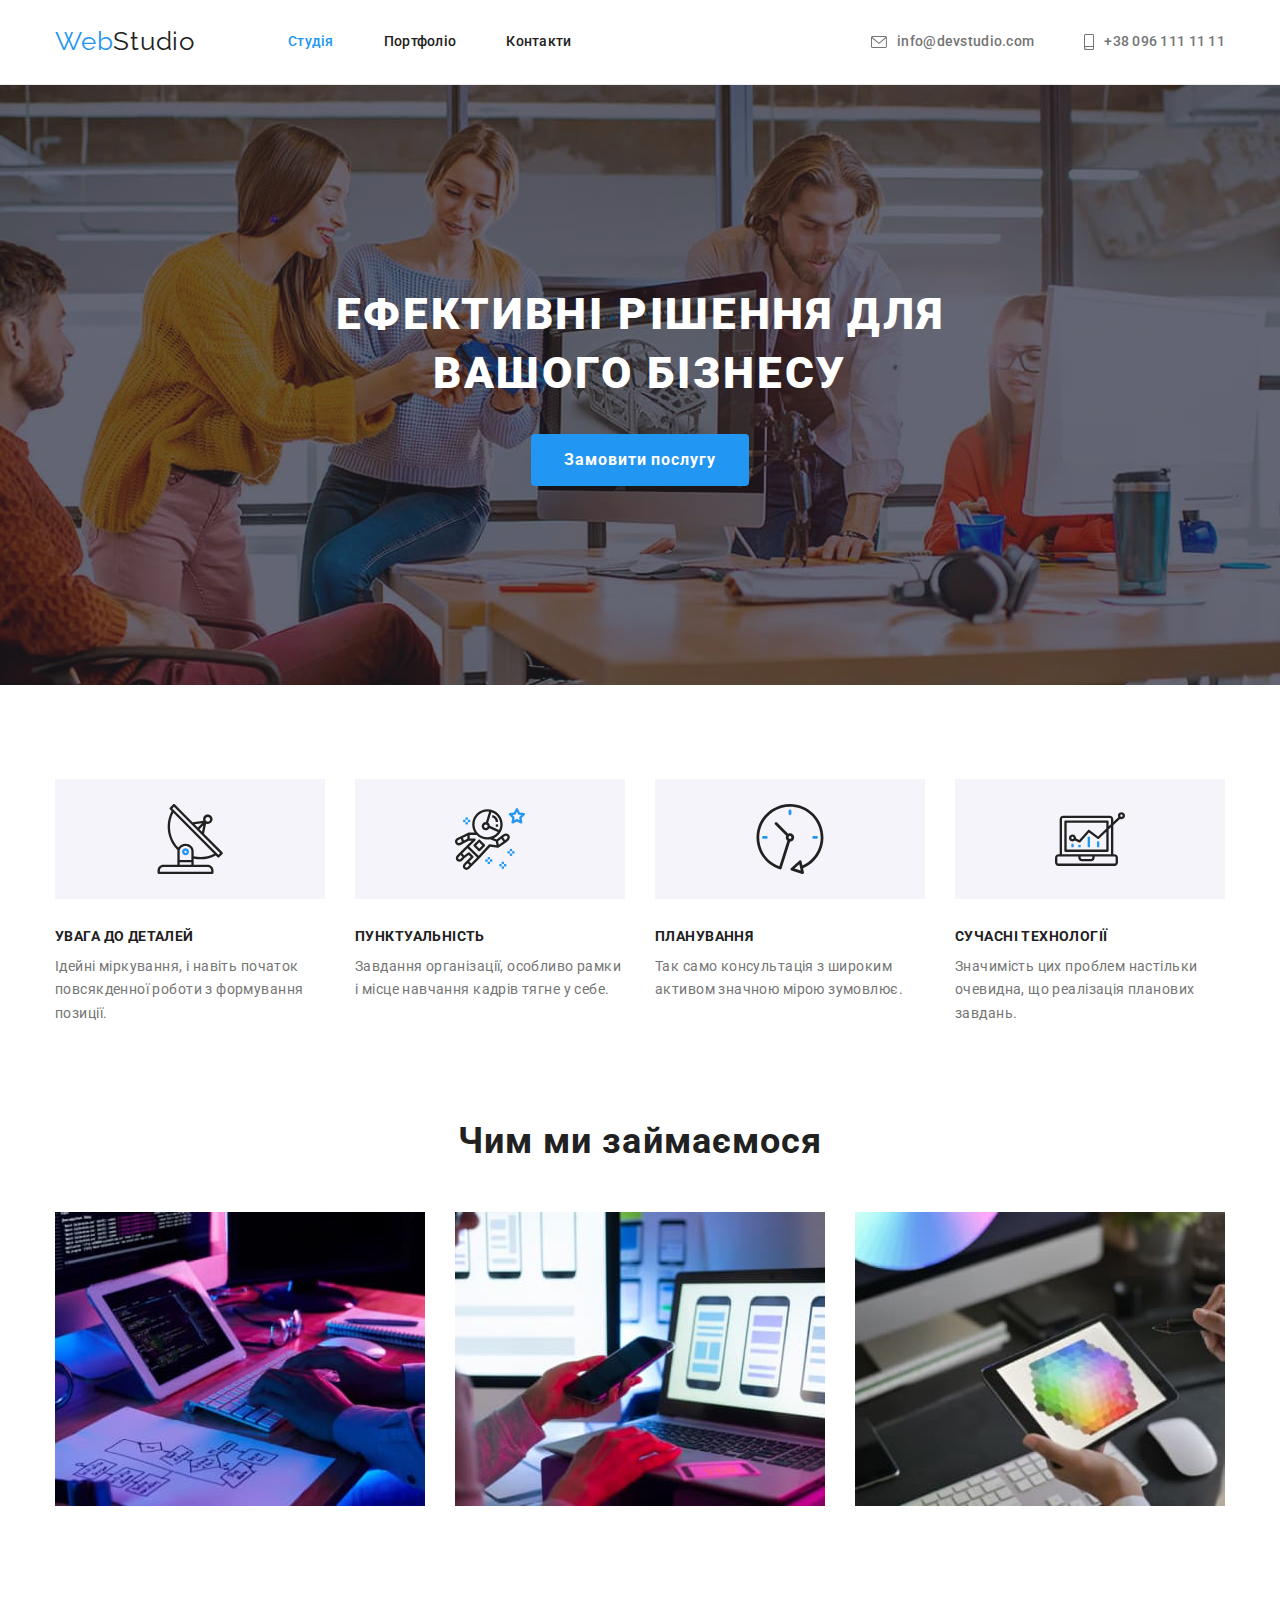
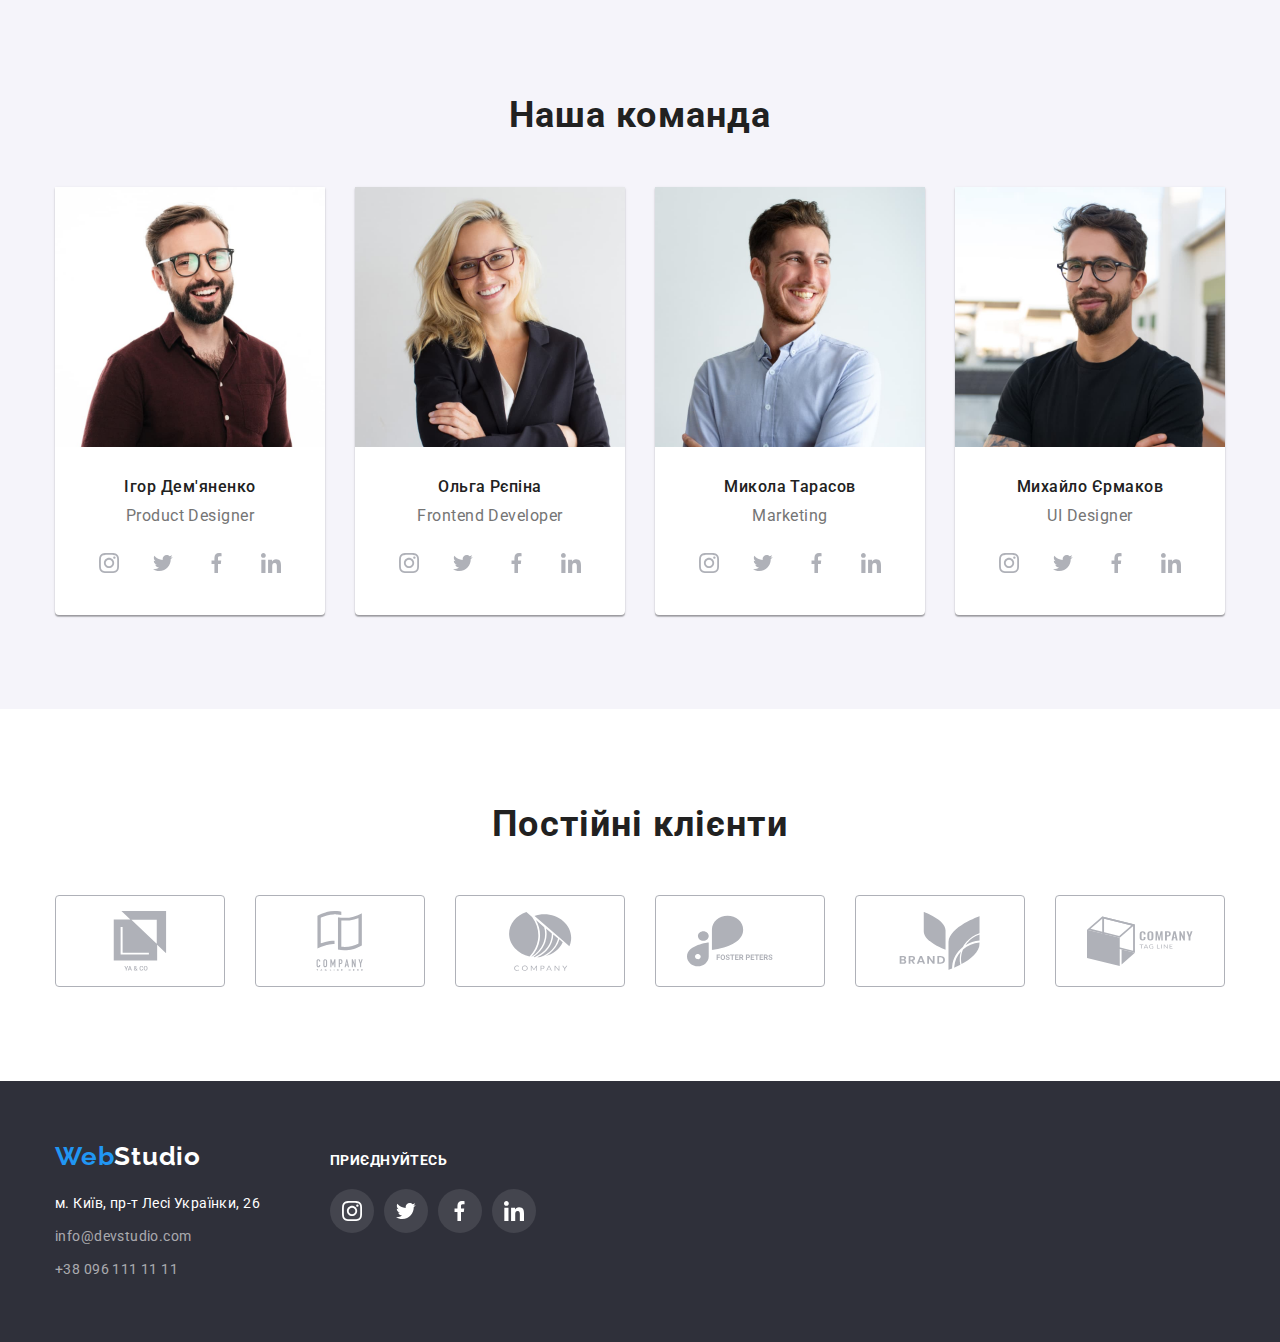
==== index.html @ c9f730bd "Клоновано роботу та додано js" ====
<!DOCTYPE html>
<html lang="uk">
  <head>
    <meta charset="UTF-8" />
    <meta http-equiv="X-UA-Compatible" content="IE=edge" />
    <meta name="viewport" content="width=device-width, initial-scale=1.0" />
    <title>Студія</title>
    <link
      href="https://fonts.googleapis.com/css2?family=Raleway:wght@700&family=Roboto:wght@400;500;700;900&display=swap"
      rel="stylesheet"
    />
    <link
      rel="stylesheet"
      href="https://cdn.jsdelivr.net/npm/modern-normalize@1.1.0/modern-normalize.min.css"
    />
    <link rel="stylesheet" href="./css/styles.css" />
  </head>
  <body>
    <header class="header">
      <div class="container-header">
        <a href="./index.html" class="logo"><span class="logo-color">Web</span>Studio</a>
        <nav>
          <ul class="site-nav">
            <li class="item"><a href="./index.html" class="link current">Студія</a></li>
            <li class="item"><a href="./portfolio.html" class="link">Портфоліо</a></li>
            <li class="item"><a href="" class="link">Контакти</a></li>
          </ul>
        </nav>
        <ul class="contact-nav">
          <li class="item">
            <a href="mailto:info@devstudio.com" class="link">
              <svg class="icon-mail" width="16" height="12">
                <use href="./images/icon/symbol-defs.svg#icon-envelope"></use>
              </svg>
              info@devstudio.com
            </a>
          </li>
          <li class="item">
            <a href="tel:+380961111111" class="link">
              <svg class="icon-phone" width="10" height="16">
                <use href="./images/icon/symbol-defs.svg#icon-smartphone"></use>
              </svg>
              +38 096 111 11 11
            </a>
          </li>
        </ul>
      </div>
    </header>
    <main>
      <section class="hero section">
        <h1 class="hero-title">Ефективні рішення для вашого бізнесу</h1>
        <button type="button" class="hero-button">Замовити послугу</button>
      </section>
      <section class="features section">
        <div class="container">
          <h2 class="visuality-hidden">Особливості</h2>
          <ul class="feature-list">
            <li class="item">
              <div class="features-icons">
                <svg class="features-icon" width="70" height="70">
                  <use href="./images/features/symbol-defs.svg#icon-antenna"></use>
                </svg>
              </div>
              <h3 class="features-title">УВАГА ДО ДЕТАЛЕЙ</h3>
              <p class="features-text">
                Ідейні міркування, і навіть початок повсякденної роботи з формування позиції.
              </p>
            </li>
            <li class="item">
              <div class="features-icons">
                <svg class="features-icon" width="70" height="70">
                  <use href="./images/features/symbol-defs.svg#icon-astronaut"></use>
                </svg>
              </div>
              <h3 class="features-title">ПУНКТУАЛЬНІСТЬ</h3>
              <p class="features-text">
                Завдання організації, особливо рамки і місце навчання кадрів тягне у себе.
              </p>
            </li>
            <li class="item">
              <div class="features-icons">
                <svg class="features-icon" width="70" height="70">
                  <use href="./images/features/symbol-defs.svg#icon-clock"></use>
                </svg>
              </div>
              <h3 class="features-title">ПЛАНУВАННЯ</h3>
              <p class="features-text">
                Так само консультація з широким активом значною мірою зумовлює.
              </p>
            </li>
            <li class="item">
              <div class="features-icons">
                <svg class="features-icon" width="70" height="70">
                  <use href="./images/features/symbol-defs.svg#icon-diagram"></use>
                </svg>
              </div>
              <h3 class="features-title">СУЧАСНІ ТЕХНОЛОГІЇ</h3>
              <p class="features-text">
                Значимість цих проблем настільки очевидна, що реалізація планових завдань.
              </p>
            </li>
          </ul>
        </div>
      </section>
      <section class="action section">
        <div class="container">
          <h2 class="action-title">Чим ми займаємося</h2>
          <ul class="action-list">
            <li class="item">
              <img src="./images/box/box1.jpg" alt="Розробник фронтенду" width="370" height="294" />
            </li>
            <li class="item">
              <img src="./images/box/box2.jpg" alt="Дизайнер продукту" width="370" height="294" />
            </li>
            <li class="item">
              <img src="./images/box/box3.jpg" alt="ЮАй-дизайнер" width="370" height="294" />
            </li>
          </ul>
        </div>
      </section>
      <section class="team section">
        <div class="container">
          <h2 class="team-title">Наша команда</h2>
          <div>
            <ul class="team-list">
              <li class="team-card">
                <img
                  class="team-image"
                  src="./images/team/product-designer.jpg"
                  alt="Дизайнер продукту Ігор Дем'яненко"
                  width="270"
                  height="260"
                />
                <div class="team-text">
                  <h3 class="team-name">Ігор Дем'яненко</h3>
                  <p class="team-position" lang="en">Product Designer</p>
                  <ul class="team-join-list">
                    <li class="team-join-element">
                      <a href="https://www.instagram.com" class="team-join-link">
                        <svg class="team-link-icon" width="20" height="20">
                          <use href="./images/icon/symbol-defs.svg#icon-instagram"></use>
                        </svg>
                      </a>
                    </li>
                    <li class="team-join-element">
                      <a href="https://www.twitter.com" class="team-join-link">
                        <svg class="team-link-icon" width="20" height="20">
                          <use href="./images/icon/symbol-defs.svg#icon-twitter"></use>
                        </svg>
                      </a>
                    </li>
                    <li class="team-join-element">
                      <a href="https://www.facebook.com" class="team-join-link">
                        <svg class="team-link-icon" width="20" height="20">
                          <use href="./images/icon/symbol-defs.svg#icon-facebook"></use>
                        </svg>
                      </a>
                    </li>
                    <li class="team-join-element">
                      <a href="https://www.linkedin.com" class="team-join-link">
                        <svg class="team-link-icon" width="20" height="20">
                          <use href="./images/icon/symbol-defs.svg#icon-linkedin"></use>
                        </svg>
                      </a>
                    </li>
                  </ul>
                </div>
              </li>
              <li class="team-card">
                <img
                  class="team-image"
                  src="./images/team/frontend-developer.jpg"
                  alt="Розробник фронтенду Ольга Рєпіна"
                  width="270"
                  height="260"
                />
                <div class="team-text">
                  <h3 class="team-name">Ольга Рєпіна</h3>
                  <p class="team-position" lang="en">Frontend Developer</p>
                  <ul class="team-join-list">
                    <li class="team-join-element">
                      <a href="https://www.instagram.com" class="team-join-link">
                        <svg class="team-link-icon" width="20" height="20">
                          <use href="./images/icon/symbol-defs.svg#icon-instagram"></use>
                        </svg>
                      </a>
                    </li>
                    <li class="team-join-element">
                      <a href="https://www.twitter.com" class="team-join-link">
                        <svg class="team-link-icon" width="20" height="20">
                          <use href="./images/icon/symbol-defs.svg#icon-twitter"></use>
                        </svg>
                      </a>
                    </li>
                    <li class="team-join-element">
                      <a href="https://www.facebook.com" class="team-join-link">
                        <svg class="team-link-icon" width="20" height="20">
                          <use href="./images/icon/symbol-defs.svg#icon-facebook"></use>
                        </svg>
                      </a>
                    </li>
                    <li class="team-join-element">
                      <a href="https://www.linkedin.com" class="team-join-link">
                        <svg class="team-link-icon" width="20" height="20">
                          <use href="./images/icon/symbol-defs.svg#icon-linkedin"></use>
                        </svg>
                      </a>
                    </li>
                  </ul>
                </div>
              </li>
              <li class="team-card">
                <img
                  class="team-image"
                  src="./images/team/marketing.jpg"
                  alt="Маркетинг Микола Тарасов"
                  width="270"
                  height="260"
                />
                <div class="team-text">
                  <h3 class="team-name">Микола Тарасов</h3>
                  <p class="team-position" lang="en">Marketing</p>
                  <ul class="team-join-list">
                    <li class="team-join-element">
                      <a href="https://www.instagram.com" class="team-join-link">
                        <svg class="team-link-icon" width="20" height="20">
                          <use href="./images/icon/symbol-defs.svg#icon-instagram"></use>
                        </svg>
                      </a>
                    </li>
                    <li class="team-join-element">
                      <a href="https://www.twitter.com" class="team-join-link">
                        <svg class="team-link-icon" width="20" height="20">
                          <use href="./images/icon/symbol-defs.svg#icon-twitter"></use>
                        </svg>
                      </a>
                    </li>
                    <li class="team-join-element">
                      <a href="https://www.facebook.com" class="team-join-link">
                        <svg class="team-link-icon" width="20" height="20">
                          <use href="./images/icon/symbol-defs.svg#icon-facebook"></use>
                        </svg>
                      </a>
                    </li>
                    <li class="team-join-element">
                      <a href="https://www.linkedin.com" class="team-join-link">
                        <svg class="team-link-icon" width="20" height="20">
                          <use href="./images/icon/symbol-defs.svg#icon-linkedin"></use>
                        </svg>
                      </a>
                    </li>
                  </ul>
                </div>
              </li>
              <li class="team-card">
                <img
                  class="team-image"
                  src="./images/team/ui-designer.jpg"
                  alt="UI-дизайнер Михайло Єрмаков"
                  width="270"
                  height="260"
                />
                <div class="team-text">
                  <h3 class="team-name">Михайло Єрмаков</h3>
                  <p class="team-position" lang="en">UI Designer</p>
                  <ul class="team-join-list">
                    <li class="team-join-element">
                      <a href="https://www.instagram.com" class="team-join-link">
                        <svg class="team-link-icon" width="20" height="20">
                          <use href="./images/icon/symbol-defs.svg#icon-instagram"></use>
                        </svg>
                      </a>
                    </li>
                    <li class="team-join-element">
                      <a href="https://www.twitter.com" class="team-join-link">
                        <svg class="team-link-icon" width="20" height="20">
                          <use href="./images/icon/symbol-defs.svg#icon-twitter"></use>
                        </svg>
                      </a>
                    </li>
                    <li class="team-join-element">
                      <a href="https://www.facebook.com" class="team-join-link">
                        <svg class="team-link-icon" width="20" height="20">
                          <use href="./images/icon/symbol-defs.svg#icon-facebook"></use>
                        </svg>
                      </a>
                    </li>
                    <li class="team-join-element">
                      <a href="https://www.linkedin.com" class="team-join-link">
                        <svg class="team-link-icon" width="20" height="20">
                          <use href="./images/icon/symbol-defs.svg#icon-linkedin"></use>
                        </svg>
                      </a>
                    </li>
                  </ul>
                </div>
              </li>
            </ul>
          </div>
        </div>
      </section>
      <section class="client section">
        <div class="container">
          <h2 class="client-title">Постійні клієнти</h2>
          <ul class="client-list">
            <li class="client-icon">
              <a href="" class="client-link">
                <svg class="client-logo" width="106" height="60">
                  <use href="./images/client/symbol-defs.svg#icon-client-1"></use>
                </svg>
              </a>
            </li>
            <li class="client-icon">
              <a href="" class="client-link">
                <svg class="client-logo" width="106" height="60">
                  <use href="./images/client/symbol-defs.svg#icon-client-2"></use>
                </svg>
              </a>
            </li>
            <li class="client-icon">
              <a href="" class="client-link">
                <svg class="client-logo" width="106" height="60">
                  <use href="./images/client/symbol-defs.svg#icon-client-3"></use>
                </svg>
              </a>
            </li>
            <li class="client-icon">
              <a href="" class="client-link">
                <svg class="client-logo" width="106" height="60">
                  <use href="./images/client/symbol-defs.svg#icon-client-4"></use>
                </svg>
              </a>
            </li>
            <li class="client-icon">
              <a href="" class="client-link">
                <svg class="client-logo" width="106" height="60">
                  <use href="./images/client/symbol-defs.svg#icon-client-5"></use>
                </svg>
              </a>
            </li>
            <li class="client-icon">
              <a href="" class="client-link">
                <svg class="client-logo" width="106" height="60">
                  <use href="./images/client/symbol-defs.svg#icon-client-6"></use>
                </svg>
              </a>
            </li>
          </ul>
        </div>
      </section>
    </main>
    <footer class="footer">
      <div class="container-footer">
        <div class="container-footer-contact">
          <a href="./index.html" class="footer-logo">
            <span class="footer-logo-color">Web</span>Studio
          </a>
          <address class="footer-data">
            <ul>
              <li class="footer-list">
                <a
                  href="https://goo.gl/maps/ptfZGaNhQpZEAZDF7"
                  class="footer-address"
                  target="_blank"
                  rel="noopener noreferrer"
                  >м. Київ, пр-т Лесі Українки, 26</a
                >
              </li>
              <li class="footer-list">
                <a href="mailto:info@devstudio.com" class="footer-contact">info@devstudio.com</a>
              </li>
              <li>
                <a href="tel:+380961111111" class="footer-contact">+38 096 111 11 11</a>
              </li>
            </ul>
          </address>
        </div>
        <div class="container-footer-joib">
          <h2 class="footer-join">ПРИЄДНУЙТЕСЬ</h2>
          <ul class="footer-join-list">
            <li class="footer-join-element">
              <a href="https://www.instagram.com" class="footer-join-link">
                <svg class="footer-link-icon" width="20" height="20">
                  <use href="./images/icon/symbol-defs.svg#icon-instagram"></use>
                </svg>
              </a>
            </li>
            <li class="footer-join-element">
              <a href="https://www.twitter.com" class="footer-join-link">
                <svg class="footer-link-icon" width="20" height="20">
                  <use href="./images/icon/symbol-defs.svg#icon-twitter"></use>
                </svg>
              </a>
            </li>
            <li class="footer-join-element">
              <a href="https://www.facebook.com" class="footer-join-link">
                <svg class="footer-link-icon" width="20" height="20">
                  <use href="./images/icon/symbol-defs.svg#icon-facebook"></use>
                </svg>
              </a>
            </li>
            <li class="footer-join-element">
              <a href="https://www.linkedin.com" class="footer-join-link">
                <svg class="footer-link-icon" width="20" height="20">
                  <use href="./images/icon/symbol-defs.svg#icon-linkedin"></use>
                </svg>
              </a>
            </li>
          </ul>
        </div>
      </div>
    </footer>
  </body>
</html>
---- css/styles.css ----
:root {
    --primary-text-color: #FFFFFF;
    --title-text-colot: #212121;
    --accent-color: #757575;
    --accent-text-color: #2196f3;
    --special-background-color: #2F303A;
    --team-background-color: #F5F4FA;
    --contact-text-color: rgba(255, 255, 255, 0.6);
}

body {
    background-color: var(--primary-text-color);
    color: var(--title-text-colot);

    font-family: Roboto, sans-serif;
}

ul {
    list-style: none;
    padding-left: 0;
}

h1,
h2,
h3,
h4,
p,
ul {
    margin: 0 0;
}

img {
    display: block;
    max-width: 100%;
}

.visuality-hidden {
    position: absolute;
    width: 1px;
    height: 1px;
    margin: -1px;
    border: 0;
    padding: 0;
    white-space: nowrap;
    clip-path: inset(100%);
    clip: rect(0 0 0 0);
    overflow: hidden;
}

/*колір текста (чорний): #212121;*/
/*колір текста (синій): #2196F3;*/
/*колір текста (сірий): #757575;*/
/*колір логотипу: синій: #2196F3; чорний: #000000*/
/*колір фону (шапка, футер): #2F303A;*/
/*колір пошти та номера в футері: rgba(255, 255, 255, 0.6);*/
/*колір кнопки: #188CE8;*/

/* container  */

.container {
    width: 1200px;
    padding-left: 15px;
    padding-right: 15px;
    margin: 0 auto;
}

.section {
    padding: 94px 0;
}

/* HEADER  */

.header {
    background-color: var(--primary-text-color);
    border-bottom: 1px solid #ECECEC;
}

.container-header {
    display: flex;
    align-items: center;
    width: 1200px;
    padding-left: 15px;
    padding-right: 15px;
    margin: 0 auto;
}

.logo {
    margin-right: 93px;
    color: var(--title-text-colot);
    font-family: Raleway;
    font-size: 26px;
    line-height: 1.19;
    letter-spacing: 0.03em;
    text-decoration: none;
}

.logo-color {
    color: var(--accent-text-color);
    font-family: Raleway;
    letter-spacing: 0.03em;
}

.logo, .logo-color {
    padding: 24px 0;
}

.site-nav {
    display: flex;
}

.site-nav .item + .item,
.contact-nav .item + .item {
    margin-left: 50px;
}

.site-nav .link {
    display: block;
    padding: 32px 0;

    color: var(--title-text-colot);
    font-weight: 500;
    font-size: 14px;
    line-height: 1.4;
    letter-spacing: 0.02em;
    text-decoration: none;
}

.site-nav .link:hover,
.site-nav .link:focus {
    color: var(--accent-text-color);
}

.site-nav .link.current {
    color: var(--accent-text-color);
}

.contact-nav {
    margin-top: 0;
    margin-bottom: 0;
    display: flex;
    margin-left: auto;
}

.contact-nav .link {
    display: flex;
    padding: 32px 0;

    color: var(--accent-color);
    font-weight: 500;
    font-size: 14px;
    line-height: 1.4;
    letter-spacing: 0.02em;
    text-decoration: none;
    align-items: center;
}

.contact-nav .link:hover,
.contact-nav .link:focus {
    color: var(--accent-text-color);
}

.icon-mail {
    fill: currentColor;
    margin-right: 10px;
}

.icon-phone {
    fill: currentColor;
    margin-right: 10px;
}

/* HERO */

.hero {
margin-left: auto;
margin-right: auto;

    background-color: #C4C4C4;
    background-image: linear-gradient(rgba(47, 48, 58, 0.4), rgba(47, 48, 58, 0.4)),
    url(../images/background-image/bg-image.jpg); 
    background-repeat: no-repeat;
    background-position: center;
    background-size: cover;
    max-width: 1600px;
    height: 600px;
    padding: 200px 0;
    text-align: center;
}

.hero-title {
    margin-top: 0;
    margin-bottom: 30px;
    width: 696px;
    margin-left: auto;
    margin-right: auto;

    color: var(--primary-text-color);
    font-weight: 900;
    font-size: 44px;
    line-height: 1.36;
    letter-spacing: 0.06em;
    text-transform: uppercase;
}

.hero-button {
    padding: 10px 32px;
    border-radius: 4px;
    border: 1px solid transparent;

    font-weight: 700;
    background-color: var(--accent-text-color);
    color: var(--primary-text-color);
    font-size: 16px;
    line-height: 1.88;
    letter-spacing: 0.06em;
    cursor: pointer;
}

.hero-button:focus,
.hero-button:hover {
    background-color: #188CE8;
}

/* FEATURES */

.feature-list {
    display: flex;
    gap: 30px;
}

.feature-list .item {
    width: 270px;
}

.features-title {
    margin-top: 0;
    margin-bottom: 10px;

    color: var(--title-text-colot);
    font-size: 14px;
    line-height: 1.14;
    letter-spacing: 0.03em;
    text-transform: uppercase;
}

.features-icons {
    display: flex;
    margin-bottom: 30px;
    align-content: center;

    background-color: var(--team-background-color);
    height: 120px;
    align-items: center;
    justify-content: center;
}

.features-text {
    margin-top: 0;
    margin-bottom: 0;

    color: var(--accent-color);
    font-size: 14px;
    line-height: 1.71;
    letter-spacing: 0.03em;
}

/* ACTION  */

.action.section {
    padding-top: 0;
}

.action-title {
    margin-top: 0;
    margin-bottom: 50px;

    color: var(--title-text-colot);
    font-size: 36px;
    line-height: 1.17;
    letter-spacing: 0.03em;
    text-align: center;
}

.action-list {
    display: flex;
    padding: auto 0;
    gap: 30px;
}

.action-list .item {
    padding: 0;
}

/* TEAM */

.team {
    background-color: var(--team-background-color);
}

.team-list {
    display: flex;
    gap: 30px;
}

.team-title {
    margin-bottom: 50px;

    color: var(--title-text-colot);
    font-size: 36px;
    line-height: 1.17;
    letter-spacing: 0.03em;
    text-align: center;
}

.team-card {
    background-color: var(--primary-text-color);
    width: 270px;
    border-radius: 0px 0px 4px 4px;
    box-shadow: 
    0px 1px 3px rgba(0, 0, 0, 0.12), 
    0px 1px 1px rgba(0, 0, 0, 0.14), 
    0px 2px 1px rgba(0, 0, 0, 0.2);
}

.team-text {
    padding-top: 30px;
    padding-bottom: 30px;
}

.team-name {
    margin-bottom: 10px;

    color: var(--title-text-colot);
    font-weight: 500;
    font-size: 16px;
    line-height: 1.19;
    letter-spacing: 0.03em;
    text-align: center;
}

.team-position {
    margin-bottom: 16px;

    color: var(--accent-color);
    line-height: 1.19;
    letter-spacing: 0.03em;
    text-align: center;
}

.team-join-list {
    display: flex;
    gap: 10px;
    justify-content: center;
}

.team-join-link {
    background-color: var(--primary-text-color);
    color: #AFB1B8;
    width: 44px;
    height: 44px;
    border-radius: 50%;
    border: 1px solid transparent;
    display: flex;
    align-items: center;
    justify-content: center;
}

.team-link-icon {
    fill: currentColor;
}

.team-join-link:hover,
.team-join-link:focus {
    background-color: var(--accent-text-color);
    color: var(--primary-text-color);
    outline: transparent;
}

/* CLIENT */

.client-title {
    margin-bottom: 50px;

    font-size: 36px;
    line-height: 1.17;
    text-align: center;
    letter-spacing: 0.03em;
}

.client-list {
    display: flex;
    gap: 30px;
}

.client-link {
    width: 170px;
    height: 92px;
    color: #AFB1B8;
    border: 1px solid #AFB1B8;
    border-radius: 4px;
    display: flex;
    align-items: center;
    justify-content: center;
}

.client-logo {
    fill: currentColor;
}

.client-link:hover,
.client-link:focus {
    color: var(--accent-text-color);
    border: 1px solid currentColor;
    outline: transparent;
}

/* FILTER  */

.filters-button {
    display: flex;
    justify-content: center;
    gap: 8px;
    margin-bottom: 50px;
}

.filter-button {
    padding: 6px 22px;

    color: var(--title-text-colot);
    font-weight: 500;
    font-size: 16px;
    line-height: 1.63;
    letter-spacing: 0.03em;
    text-align: center;
    cursor: pointer;
    border-radius: 4px;
    border: 1px solid transparent;
}

.filter-button:hover,
.filter-button:focus {
    background-color: var(--accent-text-color);
    color: var(--primary-text-color);
    box-shadow:
    0px 3px 1px rgba(0, 0, 0, 0.1),
    0px 1px 2px rgba(0, 0, 0, 0.08),
    0px 2px 2px rgba(0, 0, 0, 0.12);
}

/* PORTFOLIO */

.card-list {
    display: flex;
    flex-wrap: wrap;
    gap: 30px;
    text-decoration: none;
}

.card {
    background-color: var(--primary-text-color);
    width: 370px;
}

.card-link {
    display: block;
    text-decoration: none;
    outline: transparent;
}

.card-link:hover, 
.card-link:focus {
    box-shadow: 
    0px 1px 1px rgba(0, 0, 0, 0.12), 
    0px 4px 4px rgba(0, 0, 0, 0.06), 
    1px 4px 6px rgba(0, 0, 0, 0.16);
}

.card-text {
    padding: 20px 24px;
    border: 1px solid #EEEEEE;
}

.card-name {
    color: var(--title-text-colot);
    font-size: 18px;
    line-height: 2;
    letter-spacing: 0.06em;
}

.card-filter {
    color: var(--accent-color);
    line-height: 1.88;
    letter-spacing: 0.03em;
}

/* FOOTER */

.footer {
    background-color: var(--special-background-color);
    padding: 60px 0;
}

.container-footer {
    display: flex;
    align-items: baseline;
    width: 1200px;
    padding-left: 15px;
    padding-right: 15px;
    margin: 0 auto;
}

.container-footer-contact {
    margin-right: 70px;
}

.footer-logo-color {
    color: var(--accent-text-color);
    font-family: Raleway;
    font-weight: 700;
    font-size: 26px;
    line-height: 1.19;
    letter-spacing: 0.03em;
    text-decoration: none;
}

.footer-logo {
    color: var(--primary-text-color);
    font-family: 'Raleway';
    font-weight: 700;
    font-size: 26px;
    line-height: 1.19;
    letter-spacing: 0.03em;
    text-decoration: none;
}

.footer-data {
    font-style: normal;
}

.footer-address {
    display: block;
    color: var(--primary-text-color);
    text-decoration: none;
    margin-top: 20px;
        
    font-size: 14px;
    line-height: 1.71;
    letter-spacing: 0.03em;
}

.footer-contact {
    display: block;
    color: var(--contact-text-color);
    text-decoration: none;
    margin-top: 9px;
    
    font-size: 14px;
    line-height: 1.71;
    letter-spacing: 0.03em;
}

.footer-address:focus,
.footer-address:hover,
.footer-contact:focus,
.footer-contact:hover {
    color: var(--accent-text-color);
}

.footer-join {
    margin-bottom: 20px;

    color: var(--primary-text-color);
    font-size: 14px;
    line-height: 1.14;
    letter-spacing: 0.03em;
}

.footer-join-list {
    display: inline-flex;
    gap: 10px;
    fill: var(--primary-text-color);
}

.footer-join-element {
    color: var(--primary-text-color);
}

.footer-join-link {
    background-color: rgba(255, 255, 255, 0.1);
    color: var(--primary-text-color);
    width: 44px;
    height: 44px;
    border-radius: 50%;
    border: 1px solid transparent;
    display: flex;
    align-items: center;
    justify-content: center;
}

.footer-link-icon {
    fill: currentColor;
}

.footer-join-link:hover,
.footer-join-link:focus {
    background-color: var(--accent-text-color);
    outline: transparent;
}
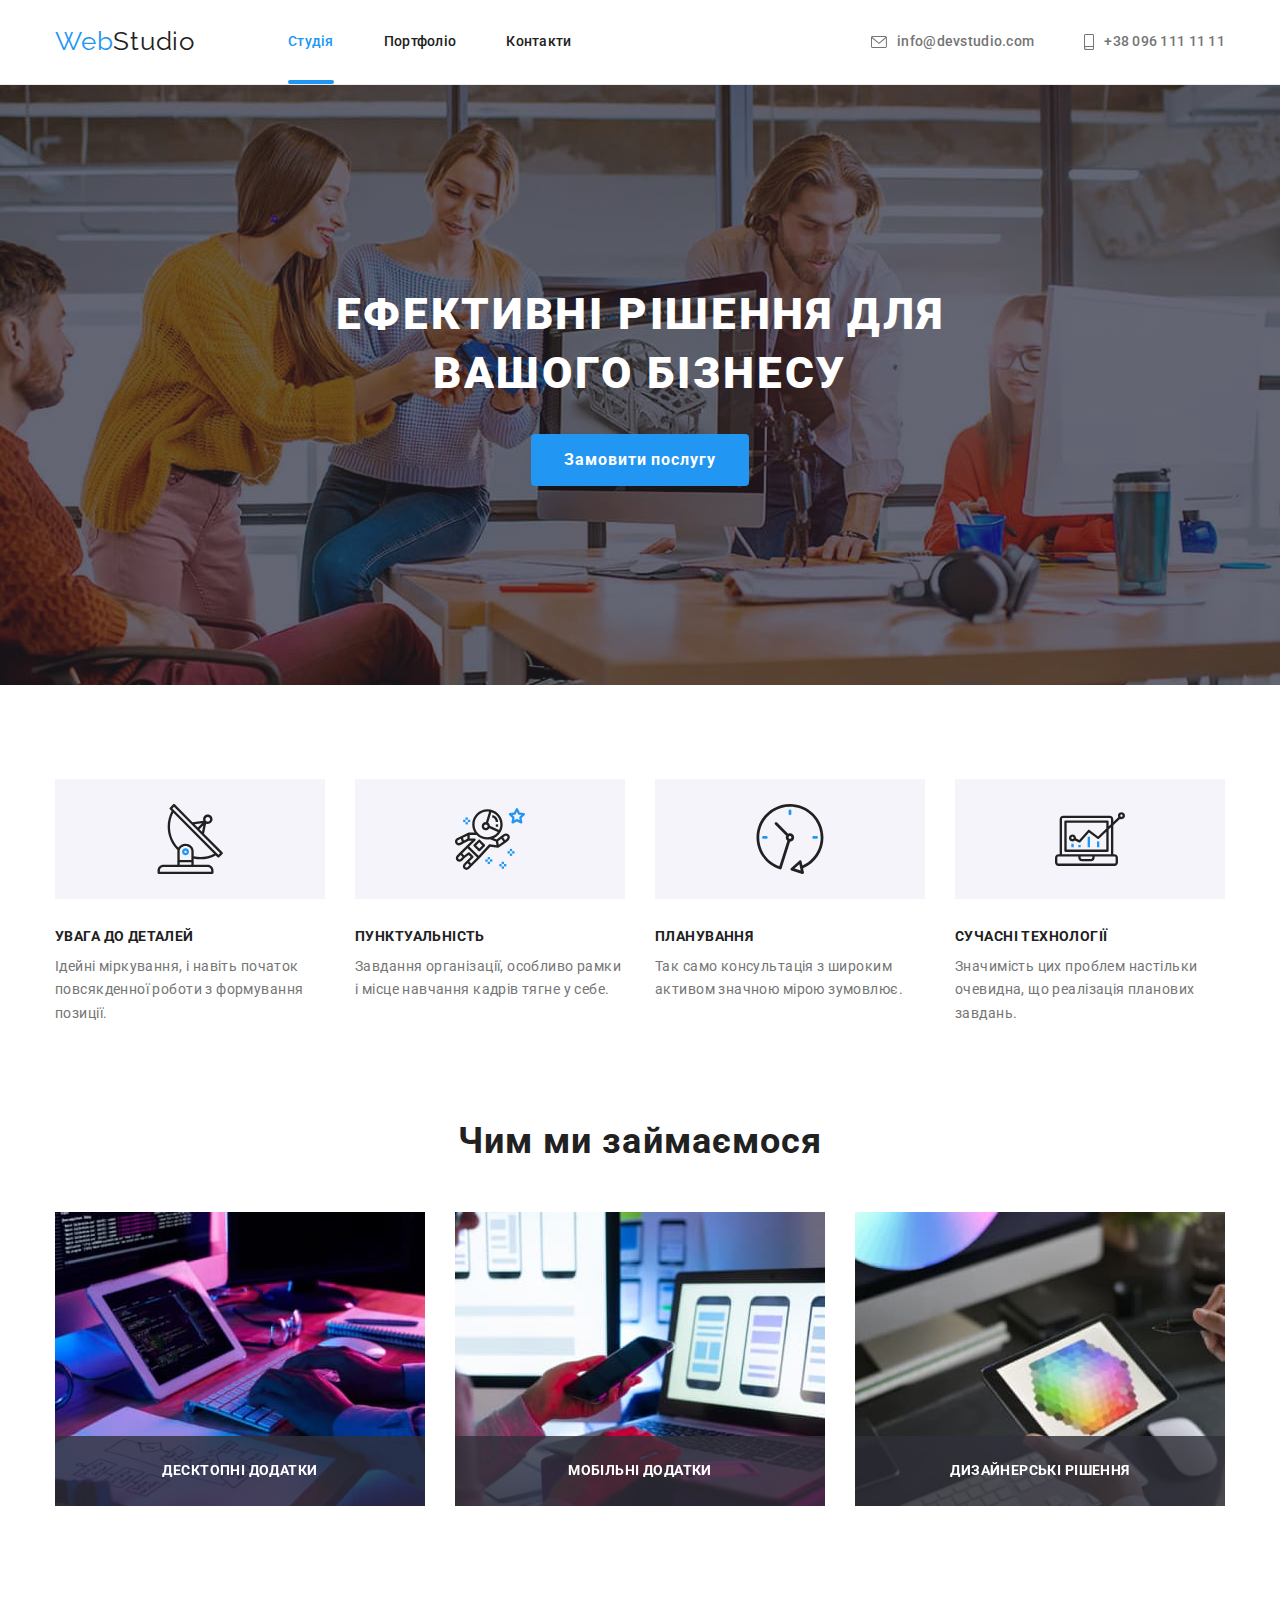
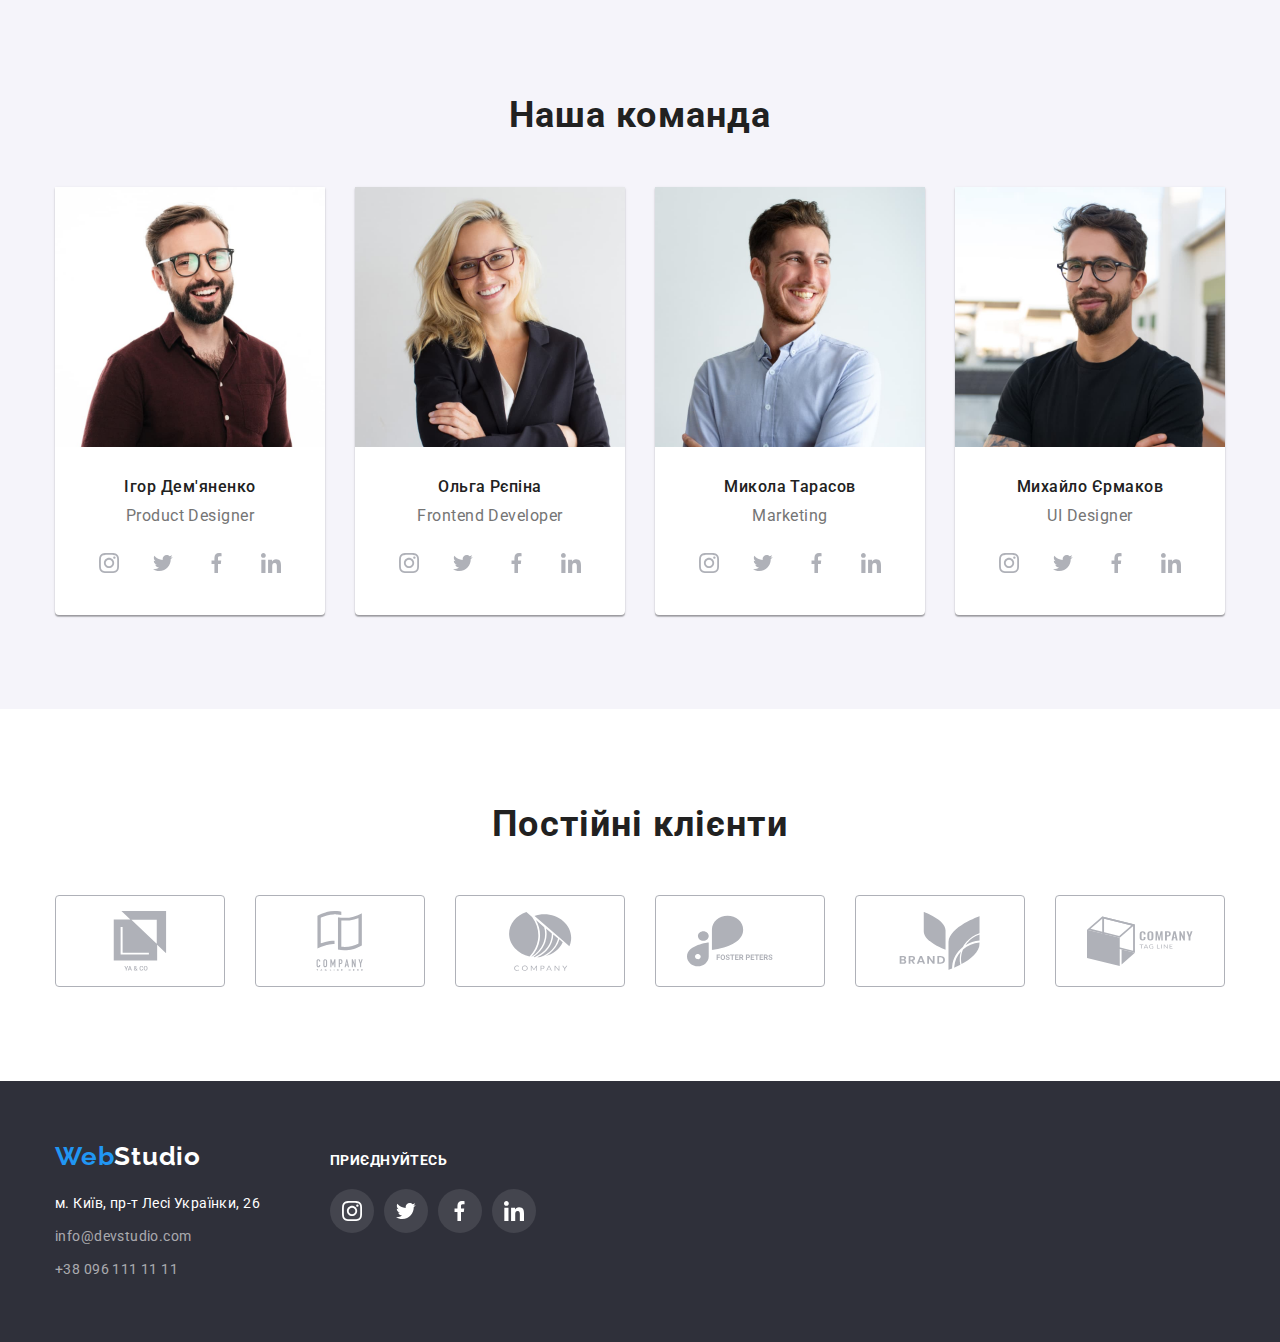
==== commit 28df0c23: "Робота 5 за прикладом" ====
--- a/index.html
+++ b/index.html
@@ -49,7 +49,16 @@
     <main>
       <section class="hero section">
         <h1 class="hero-title">Ефективні рішення для вашого бізнесу</h1>
-        <button type="button" class="hero-button">Замовити послугу</button>
+        <button type="button" class="hero-button" data-modal-open>Замовити послугу</button>
+        <div class="hero-backdrop is-hidden" data-modal>
+          <div class="hero-modal">
+            <button type="button" class="hero-button-close" data-modal-close>
+              <svg class="hero-icon-close" width="18" height="18">
+                <use href="./images/icon/symbol-defs.svg#icon-close"></use>
+              </svg>
+            </button>
+          </div>
+        </div>
       </section>
       <section class="features section">
         <div class="container">
@@ -108,12 +117,15 @@
           <ul class="action-list">
             <li class="item">
               <img src="./images/box/box1.jpg" alt="Розробник фронтенду" width="370" height="294" />
+              <h3 class="action-text">Десктопні додатки</h3>
             </li>
             <li class="item">
               <img src="./images/box/box2.jpg" alt="Дизайнер продукту" width="370" height="294" />
+              <h3 class="action-text">Мобільні додатки</h3>
             </li>
             <li class="item">
               <img src="./images/box/box3.jpg" alt="ЮАй-дизайнер" width="370" height="294" />
+              <h3 class="action-text">Дизайнерські рішення</h3>
             </li>
           </ul>
         </div>
@@ -410,5 +422,6 @@
         </div>
       </div>
     </footer>
+    <script src="./js/modal.js"></script>
   </body>
 </html>
--- a/css/styles.css
+++ b/css/styles.css
@@ -131,7 +131,22 @@
 }
 
 .site-nav .link.current {
+    position: relative;
     color: var(--accent-text-color);
+}
+
+.link.current::after {
+    content: '';
+
+    position: absolute;
+    left: 0;
+    bottom: 0;
+
+    display: block;
+    width: 100%;
+    height: 4px;
+    background-color: var(--accent-text-color);
+    border-radius: 2px;
 }
 
 .contact-nav {
@@ -221,6 +236,59 @@
     background-color: #188CE8;
 }
 
+.hero-backdrop {
+    position: fixed;
+    top: 0;
+    left: 0;
+
+    width: 100%;
+    height: 100%;
+
+    background-color: rgba(0, 0, 0, 0.2);
+}
+
+.hero-backdrop.is-hidden {
+    opacity: 0;
+    pointer-events: none;
+}
+
+.hero-modal {
+    position: absolute;
+    top: 50%;
+    left: 50%;
+    transform: translate(-50%, -50%);
+
+    min-width: 528px;
+    min-height: 581px;
+    
+    background-color: var(--primary-text-color);   
+    border-radius: 4px;
+    box-shadow: 
+    0px 1px 3px rgba(0, 0, 0, 0.12), 
+    0px 1px 1px rgba(0, 0, 0, 0.14), 
+    0px 2px 1px rgba(0, 0, 0, 0.2);
+}
+
+.hero-button-close {
+    position: absolute;
+    padding: 5px;
+
+    top: 8px;
+    right: 8px;
+
+    background-color: transparent;
+    fill: #000000;
+    cursor: pointer;
+    border-radius: 50%;
+    border: 1px solid rgba(0, 0, 0, 0.1);
+}
+
+.hero-icon-close {
+    display: flex;
+    align-items: center;
+    justify-content: center;
+}
+
 /* FEATURES */
 
 .feature-list {
@@ -289,6 +357,27 @@
 
 .action-list .item {
     padding: 0;
+    position: relative;
+}
+
+.action-text {
+    position: absolute;
+    bottom: 0;
+    width: 100%;
+
+    display: flex;
+    align-items: center;
+    justify-content: center;
+
+    background-color: rgba(47, 48, 58, 0.8);
+    color: var(--primary-text-color);
+    height: 70px;
+
+    font-size: 14px;
+    line-height: 1.14;
+    text-align: center;
+    letter-spacing: 0.03em;
+    text-transform: uppercase;
 }
 
 /* TEAM */
@@ -462,17 +551,65 @@
 }
 
 .card-link {
+    text-decoration: none;
+}
+
+.card-secret {
+    position: relative;
+
     display: block;
-    text-decoration: none;
     outline: transparent;
-}
-
-.card-link:hover, 
-.card-link:focus {
-    box-shadow: 
-    0px 1px 1px rgba(0, 0, 0, 0.12), 
-    0px 4px 4px rgba(0, 0, 0, 0.06), 
-    1px 4px 6px rgba(0, 0, 0, 0.16);
+    overflow: hidden;
+}
+
+.card-secret:hover .card-description, 
+.card-secret:focus .card-description{
+    transform: translateY(0);
+    opacity: 1;
+    transition: transform 250ms cubic-bezier(0.4, 0, 0.2, 1);
+}
+
+.card-section:hover,
+.card-section:focus {
+    box-shadow:
+        0px 1px 1px rgba(0, 0, 0, 0.12),
+        0px 4px 4px rgba(0, 0, 0, 0.06),
+        1px 4px 6px rgba(0, 0, 0, 0.16);
+}
+
+.card-description {
+    position: absolute;
+    padding: 63px 24px;
+    top: 0;
+    left: 0;
+
+    width: 100%;
+    height: 100%;
+    color: var(--primary-text-color);
+    background-color: #2196f3;
+    font-size: 18px;
+    line-height: 1.56;
+    letter-spacing: 0.03em;
+
+    transform: translateY(100%);
+    opacity: 0;
+}
+
+.card-description:hover,
+.card-description:focus {
+    position: absolute;
+    display: inline-block;
+    padding: 63px 24px;
+    top: 0;
+    left: 0;
+
+    width: 100%;
+    height: 100%;
+    color: var(--primary-text-color);
+    background-color: #2196f3;
+    font-size: 18px;
+    line-height: 1.56;
+    letter-spacing: 0.03em;
 }
 
 .card-text {
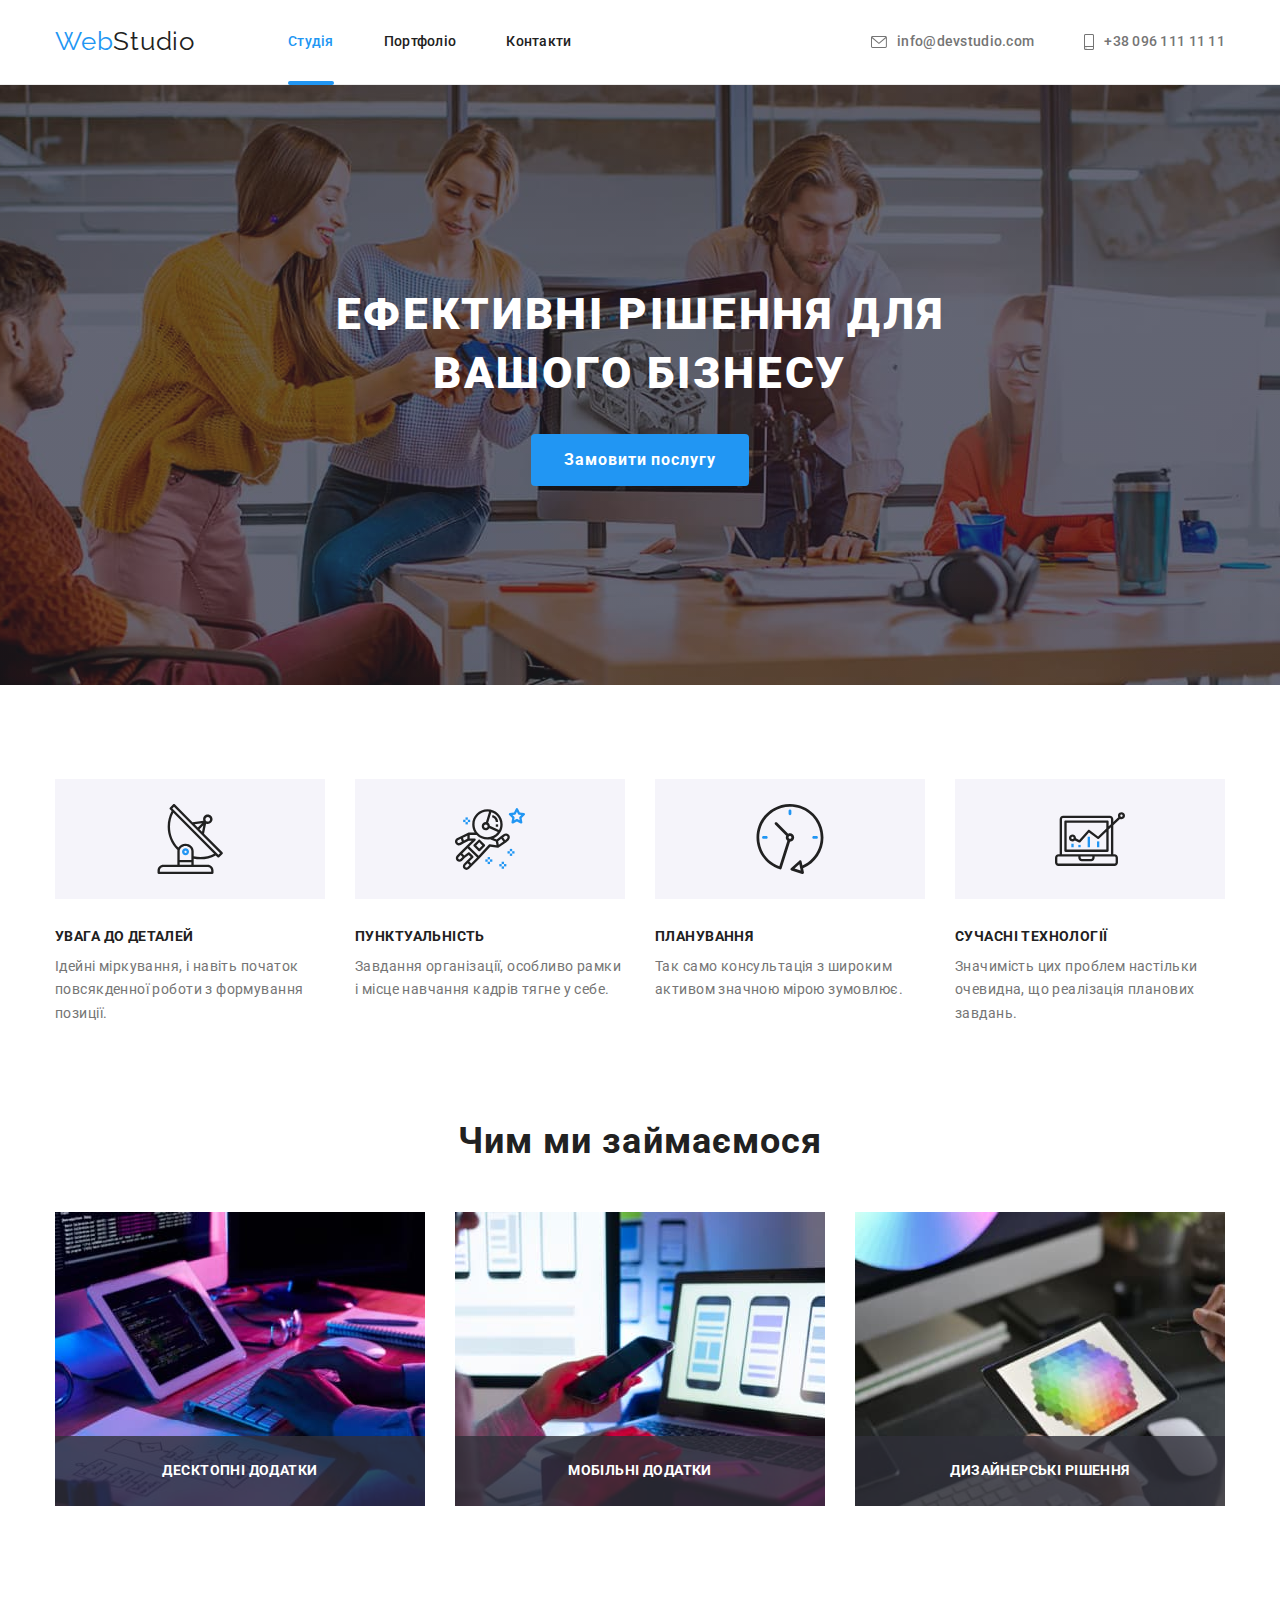
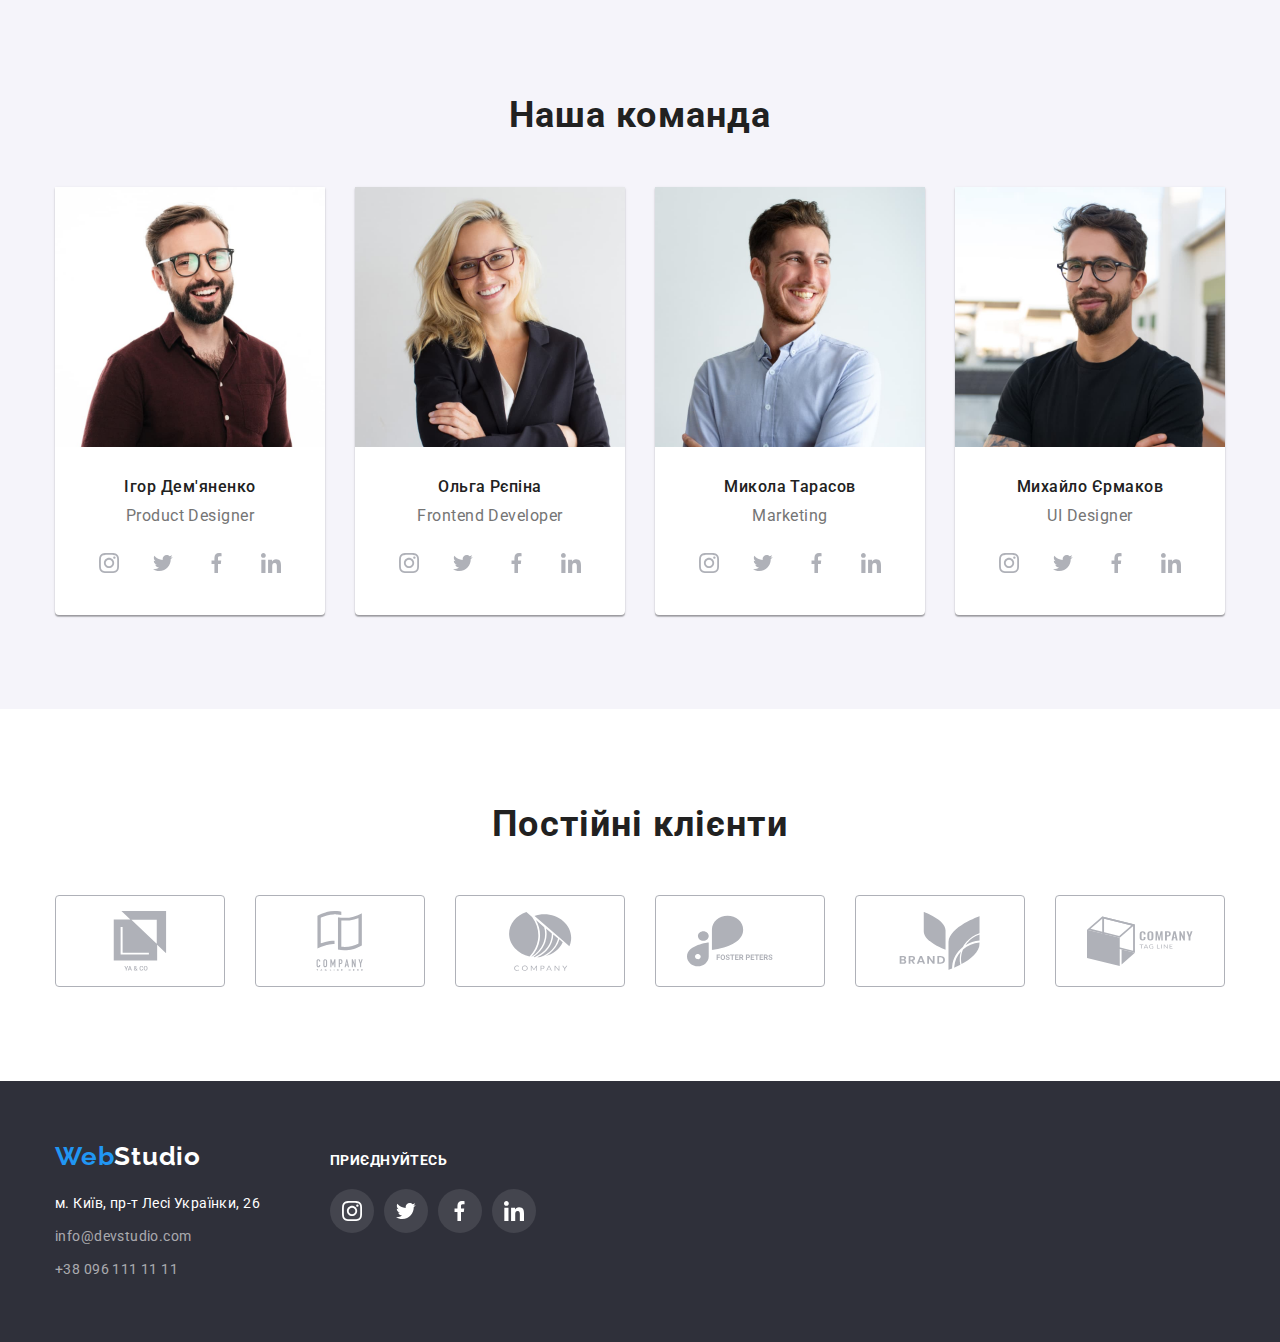
==== commit 1095eb19: "Картки в порфоліо" ====
--- a/index.html
+++ b/index.html
@@ -50,15 +50,6 @@
       <section class="hero section">
         <h1 class="hero-title">Ефективні рішення для вашого бізнесу</h1>
         <button type="button" class="hero-button" data-modal-open>Замовити послугу</button>
-        <div class="hero-backdrop is-hidden" data-modal>
-          <div class="hero-modal">
-            <button type="button" class="hero-button-close" data-modal-close>
-              <svg class="hero-icon-close" width="18" height="18">
-                <use href="./images/icon/symbol-defs.svg#icon-close"></use>
-              </svg>
-            </button>
-          </div>
-        </div>
       </section>
       <section class="features section">
         <div class="container">
@@ -422,6 +413,15 @@
         </div>
       </div>
     </footer>
+    <div class="hero-backdrop is-hidden" data-modal>
+      <div class="hero-modal">
+        <button type="button" class="hero-button-close" data-modal-close>
+          <svg class="hero-icon-close" width="18" height="18">
+            <use href="./images/icon/symbol-defs.svg#icon-close"></use>
+          </svg>
+        </button>
+      </div>
+    </div>
     <script src="./js/modal.js"></script>
   </body>
 </html>
--- a/css/styles.css
+++ b/css/styles.css
@@ -123,6 +123,8 @@
     line-height: 1.4;
     letter-spacing: 0.02em;
     text-decoration: none;
+
+    transition: color 250ms cubic-bezier(0.4, 0, 0.2, 1);
 }
 
 .site-nav .link:hover,
@@ -140,7 +142,7 @@
 
     position: absolute;
     left: 0;
-    bottom: 0;
+    bottom: -1px;
 
     display: block;
     width: 100%;
@@ -167,6 +169,8 @@
     letter-spacing: 0.02em;
     text-decoration: none;
     align-items: center;
+
+    transition: color 250ms cubic-bezier(0.4, 0, 0.2, 1);
 }
 
 .contact-nav .link:hover,
@@ -187,8 +191,8 @@
 /* HERO */
 
 .hero {
-margin-left: auto;
-margin-right: auto;
+    margin-left: auto;
+    margin-right: auto;
 
     background-color: #C4C4C4;
     background-image: linear-gradient(rgba(47, 48, 58, 0.4), rgba(47, 48, 58, 0.4)),
@@ -229,11 +233,18 @@
     line-height: 1.88;
     letter-spacing: 0.06em;
     cursor: pointer;
+
+    transition: background-color 250ms cubic-bezier(0.4, 0, 0.2, 1);
 }
 
 .hero-button:focus,
 .hero-button:hover {
     background-color: #188CE8;
+}
+
+.hero-backdrop.is-hidden {
+    opacity: 0;
+    pointer-events: none;
 }
 
 .hero-backdrop {
@@ -245,18 +256,14 @@
     height: 100%;
 
     background-color: rgba(0, 0, 0, 0.2);
-}
-
-.hero-backdrop.is-hidden {
-    opacity: 0;
-    pointer-events: none;
+    opacity: 1;
+    transition: opacity 250ms cubic-bezier(0.4, 0, 0.2, 1);
 }
 
 .hero-modal {
     position: absolute;
     top: 50%;
     left: 50%;
-    transform: translate(-50%, -50%);
 
     min-width: 528px;
     min-height: 581px;
@@ -267,6 +274,8 @@
     0px 1px 3px rgba(0, 0, 0, 0.12), 
     0px 1px 1px rgba(0, 0, 0, 0.14), 
     0px 2px 1px rgba(0, 0, 0, 0.2);
+
+    transform: translate(-50%, -50%);
 }
 
 .hero-button-close {
@@ -452,6 +461,8 @@
     display: flex;
     align-items: center;
     justify-content: center;
+
+    transition: background-color 250ms cubic-bezier(0.4, 0, 0.2, 1), color 250ms cubic-bezier(0.4, 0, 0.2, 1);
 }
 
 .team-link-icon {
@@ -490,6 +501,8 @@
     display: flex;
     align-items: center;
     justify-content: center;
+
+    transition: color 250ms cubic-bezier(0.4, 0, 0.2, 1);
 }
 
 .client-logo {
@@ -524,6 +537,8 @@
     cursor: pointer;
     border-radius: 4px;
     border: 1px solid transparent;
+
+    transition: background-color 250ms cubic-bezier(0.4, 0, 0.2, 1), color 250ms cubic-bezier(0.4, 0, 0.2, 1), box-shadow 250ms cubic-bezier(0.4, 0, 0.2, 1);
 }
 
 .filter-button:hover,
@@ -562,11 +577,15 @@
     overflow: hidden;
 }
 
-.card-secret:hover .card-description, 
-.card-secret:focus .card-description{
+.card-link:hover .card-description, 
+.card-link:focus .card-description{
     transform: translateY(0);
     opacity: 1;
-    transition: transform 250ms cubic-bezier(0.4, 0, 0.2, 1);
+    z-index: 2;
+}
+
+.card-section {
+    transition: box-shadow 250ms cubic-bezier(0.4, 0, 0.2, 1);
 }
 
 .card-section:hover,
@@ -591,8 +610,10 @@
     line-height: 1.56;
     letter-spacing: 0.03em;
 
+    z-index: -1;
+    opacity: 0;
     transform: translateY(100%);
-    opacity: 0;
+    transition: transform 250ms cubic-bezier(0.4, 0, 0.2, 1), opacity 250ms cubic-bezier(0.4, 0, 0.2, 1), z-index 250ms cubic-bezier(0.4, 0, 0.2, 1);
 }
 
 .card-description:hover,
@@ -683,6 +704,8 @@
     font-size: 14px;
     line-height: 1.71;
     letter-spacing: 0.03em;
+
+    transition: color 250ms cubic-bezier(0.4, 0, 0.2, 1);
 }
 
 .footer-contact {
@@ -694,6 +717,8 @@
     font-size: 14px;
     line-height: 1.71;
     letter-spacing: 0.03em;
+
+    transition: color 250ms cubic-bezier(0.4, 0, 0.2, 1);
 }
 
 .footer-address:focus,
@@ -732,6 +757,8 @@
     display: flex;
     align-items: center;
     justify-content: center;
+
+    transition: background-color 250ms cubic-bezier(0.4, 0, 0.2, 1);
 }
 
 .footer-link-icon {
